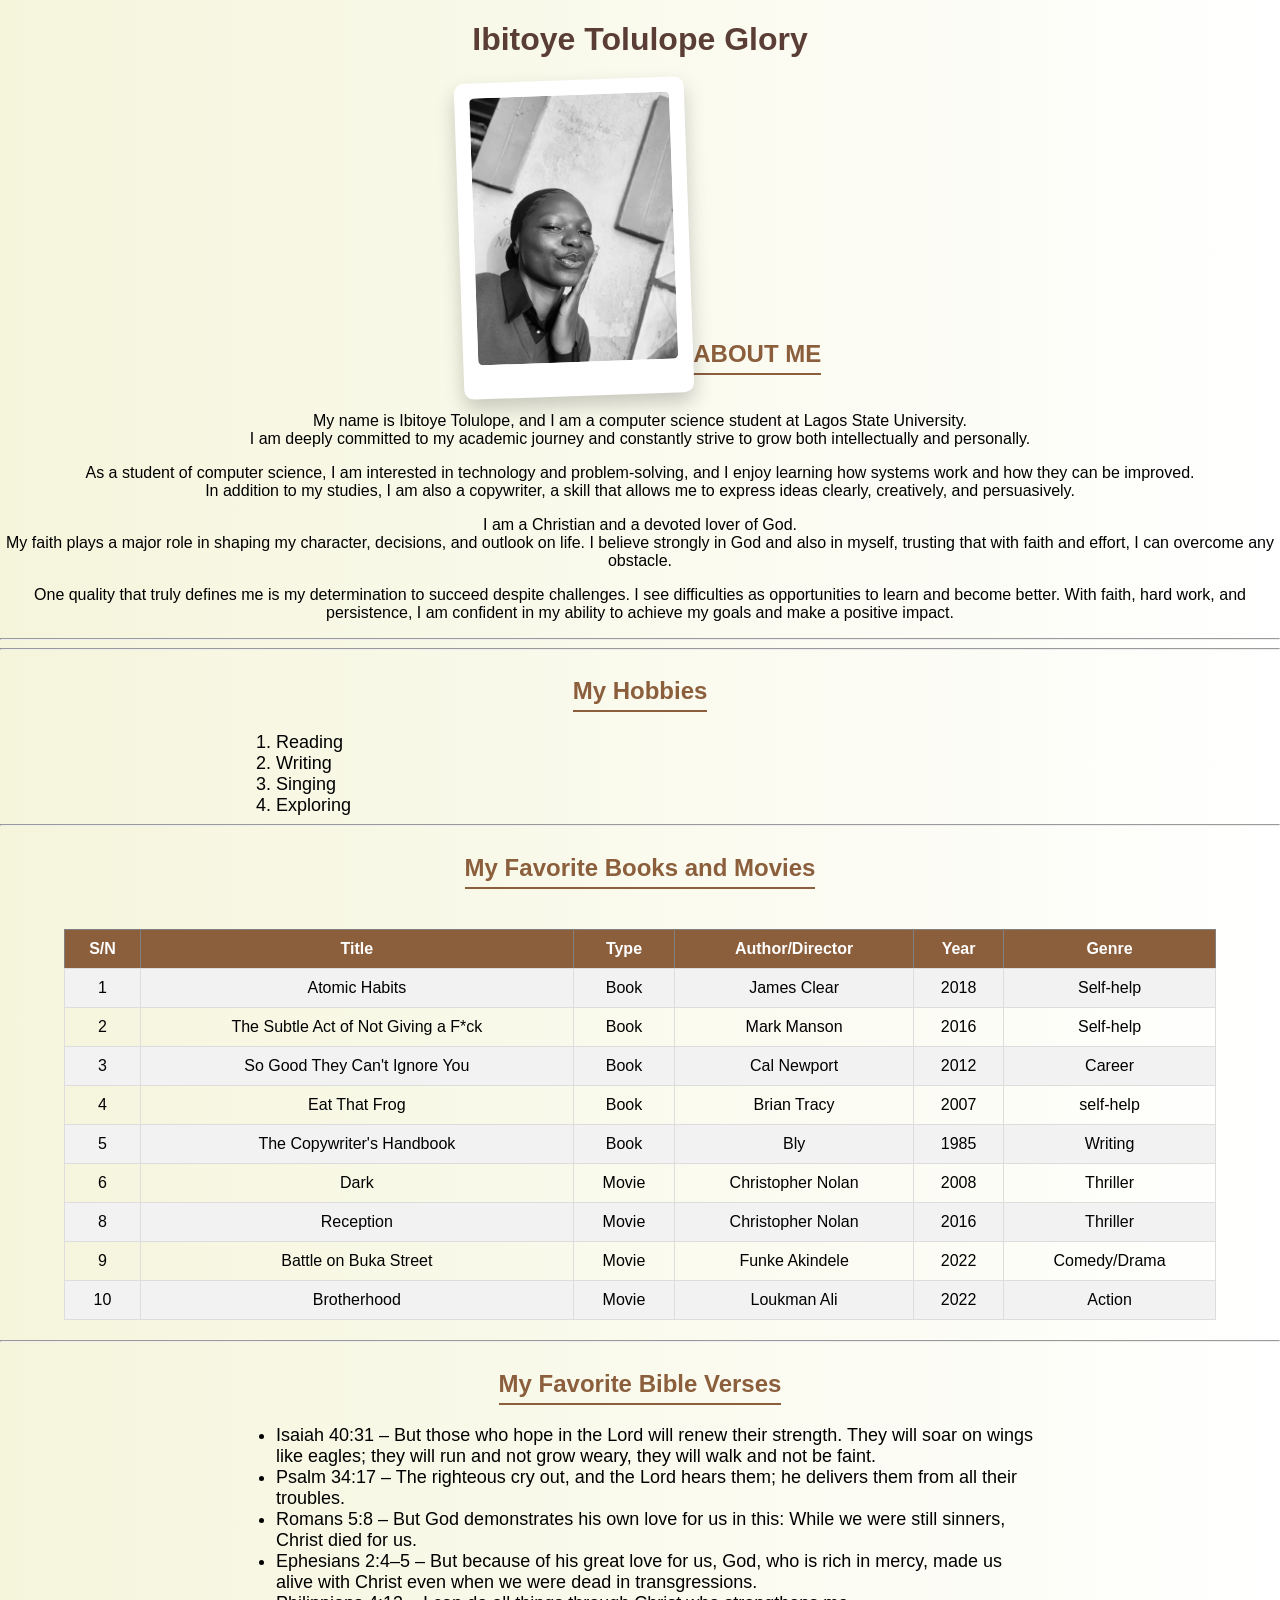
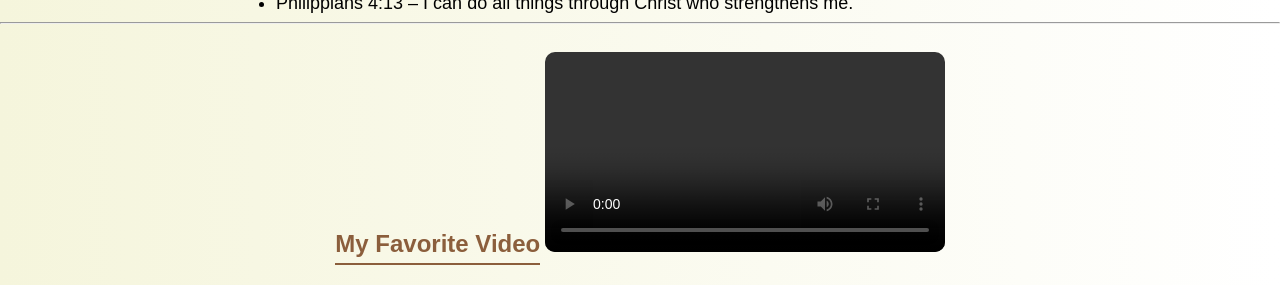
==== index.html @ ce862e24 "Update profile image in index.html" ====
<!DOCTYPE html>
<html>
<head>
  <title>Ibitoye Tolulope Glory</title>
  <link rel="stylesheet" href="style.css">
</head>
<body>

    <h1>Ibitoye Tolulope Glory</h1>

    <div class="profile-card">
       <img src="images/photo.jpg" alt="My Photo">
    </div>
    <h2>
        ABOUT ME
    </h2>

    <p>
        My name is Ibitoye Tolulope, and I am a computer science student at Lagos State University.<br> I am deeply committed to my academic journey and constantly strive to grow both intellectually and personally.
    </p>
    <p>
        As a student of computer science, I am interested in technology and problem-solving, and I enjoy learning how systems work and how they can be improved.<br> In addition to my studies, I am also a copywriter, a skill that allows me to express ideas clearly, creatively, and persuasively.
    </p>
    <p>
        I am a Christian and a devoted lover of God. <br> My faith plays a major role in shaping my character, decisions, and outlook on life. I believe strongly in God and also in myself, trusting that with faith and effort, I can overcome any obstacle.
    </p>
    <p>
        One quality that truly defines me is my determination to succeed despite challenges. I see difficulties as opportunities to learn and become better. With faith, hard work, and persistence, I am confident in my ability to achieve my goals and make a positive impact.
    </p>
    <hr>

<hr>

<h2>My Hobbies</h2>
<ol>
  <li>Reading</li>
  <li>Writing</li>
  <li>Singing</li>
  <li>Exploring</li>
</ol>

<hr>

<h2>My Favorite Books and Movies</h2>

<table border="1" cellpadding="10" cellspacing="0">
  <tr>
    <th>S/N</th>
    <th>Title</th>
    <th>Type</th>
    <th>Author/Director</th>
    <th>Year</th>
    <th>Genre</th>
  </tr>

  <tr>
    <td>1</td>
    <td>Atomic Habits</td>
    <td>Book</td>
    <td>James Clear</td>
    <td>2018</td>
    <td>Self-help</td>
  </tr>

  <tr>
    <td>2</td>
    <td>The Subtle Act of Not Giving a F*ck</td>
    <td>Book</td>
    <td>Mark Manson</td>
    <td>2016</td>
    <td>Self-help</td>
  </tr>

  <tr>
    <td>3</td>
    <td>So Good They Can't Ignore You</td>
    <td>Book</td>
    <td>Cal Newport</td>
    <td>2012</td>
    <td>Career</td>
  </tr>

  <tr>
    <td>4</td>
    <td>Eat That Frog</td>
    <td>Book</td>
    <td>Brian Tracy</td>
    <td>2007</td>
    <td>self-help</td>
  </tr>

  <tr>
    <td>5</td>
    <td>The Copywriter's Handbook</td>
    <td>Book</td>
    <td>Bly</td>
    <td>1985</td>
    <td>Writing</td>
  </tr>

  <tr>
    <td>6</td>
    <td>Dark</td>
    <td>Movie</td>
    <td>Christopher Nolan</td>
    <td>2008</td>
    <td>Thriller</td>
  </tr>

  <tr>
    <td>8</td>
    <td>Reception</td>
    <td>Movie</td>
    <td>Christopher Nolan</td>
    <td>2016</td>
    <td>Thriller</td>
  </tr>

  <tr>
    <td>9</td>
    <td>Battle on Buka Street</td>
    <td>Movie</td>
    <td>Funke Akindele</td>
    <td>2022</td>
    <td>Comedy/Drama</td>
  </tr>

  <tr>
    <td>10</td>
    <td>Brotherhood</td>
    <td>Movie</td>
    <td>Loukman Ali</td>
    <td>2022</td>
    <td>Action</td>
  </tr>
</table>

<hr>

<h2>My Favorite Bible Verses</h2>
<ul>
  <li>Isaiah 40:31 – But those who hope in the Lord will renew their strength. They will soar on wings like eagles; they will run and not grow weary, they will walk and not be faint.</li>
  <li>Psalm 34:17 – The righteous cry out, and the Lord hears them; he delivers them from all their troubles.</li>
  <li>Romans 5:8 – But God demonstrates his own love for us in this: While we were still sinners, Christ died for us.</li>
  <li>Ephesians 2:4–5 – But because of his great love for us, God, who is rich in mercy, made us alive with Christ even when we were dead in transgressions.</li>
  <li>Philippians 4:13 – I can do all things through Christ who strengthens me.</li>
</ul>

<hr>

<h2>My Favorite Video</h2>

<video width="400" controls>
  <source src="videos/favorite.mp4" type="video/mp4">
  Your browser does not support the video tag.
</video>

</body>
</html>
---- style.css ----
body {
  font-family: Arial, sans-serif;
  background: linear-gradient(to right, #f5f5dc, #ffffff);
  margin: 0;
  padding: 0;
  text-align: center;
}

.container {
  width: 80%;
  margin: auto;
  background: white;
  padding: 20px;
  border-radius: 15px;
  box-shadow: 0 0 15px rgba(0,0,0,0.2);
  margin-top: 30px;
  margin-bottom: 30px;
}

h1 {
  color: #5a3e36;
}

h2 {
  color: #8b5e3c;
  border-bottom: 2px solid #8b5e3c;
  display: inline-block;
  padding-bottom: 5px;
}

.profile-card {
  display: inline-block;
  background: white;
  padding: 15px 15px 30px 15px;
  border-radius: 10px;
  box-shadow: 0 10px 20px rgba(0,0,0,0.2);
  transform: rotate(-2deg);
  transition: transform 0.3s ease;
}

.profile-card:hover {
  transform: rotate(0deg) scale(1.05);
}

.profile-card img {
  width: 200px;
  border-radius: 5px;
}

ol, ul {
  text-align: left;
  width: 60%;
  margin: auto;
  font-size: 18px;
}

table {
  width: 90%;
  margin: 20px auto;
  border-collapse: collapse;
  font-size: 16px;
}

th {
  background-color: #8b5e3c;
  color: white;
  padding: 10px;
}

td {
  padding: 10px;
  border: 1px solid #ddd;
}

tr:nth-child(even) {
  background-color: #f2f2f2;
}

video {
  margin-top: 20px;
  border-radius: 10px;
  }
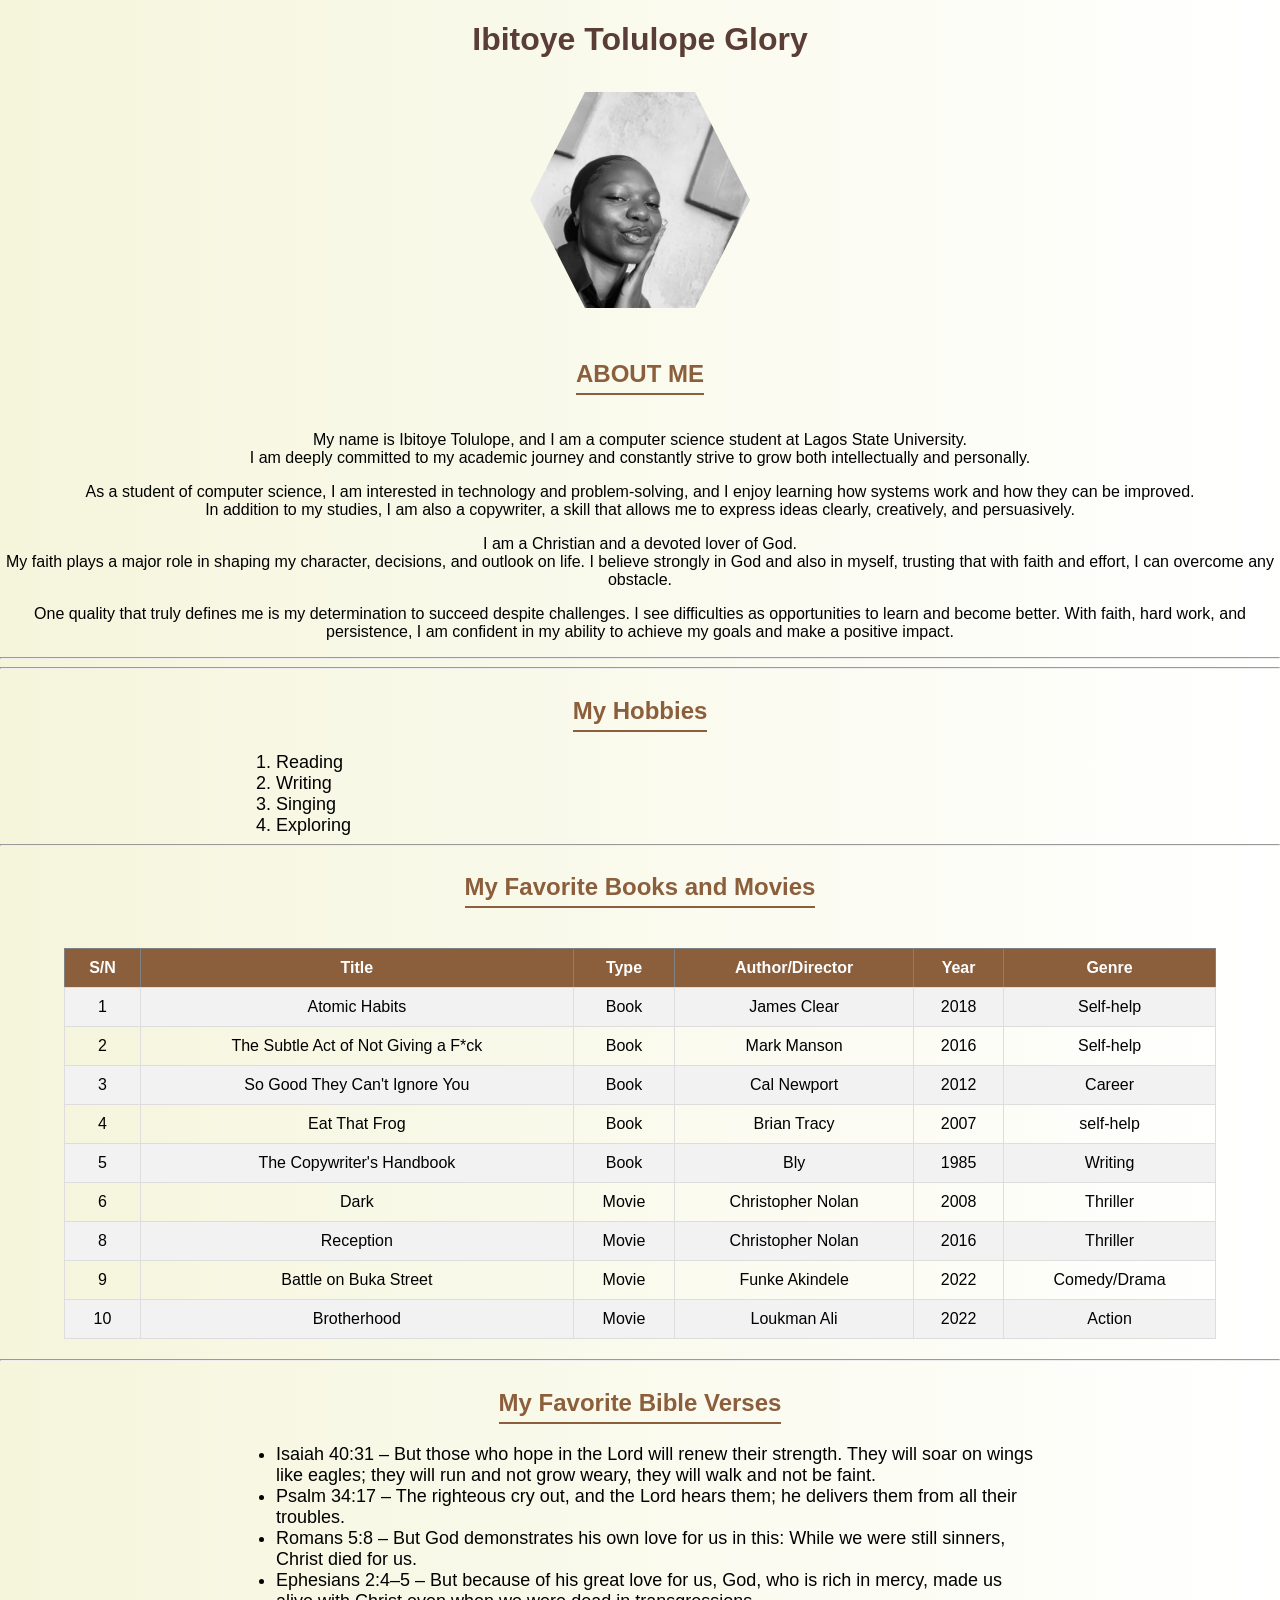
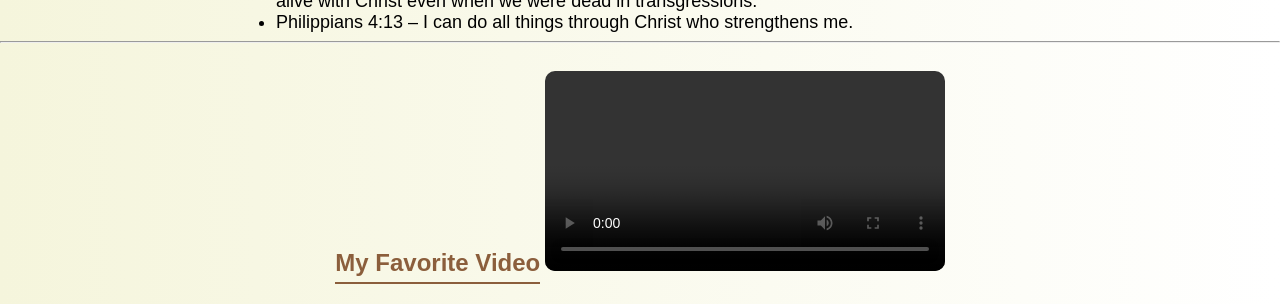
==== commit 87840e3a: "Update profile card structure in index.html" ====
--- a/index.html
+++ b/index.html
@@ -8,7 +8,7 @@
 
     <h1>Ibitoye Tolulope Glory</h1>
 
-    <div class="profile-card">
+    <div class="hexagon">
        <img src="images/photo.jpg" alt="My Photo">
     </div>
     <h2>
--- a/style.css
+++ b/style.css
@@ -28,23 +28,24 @@
   padding-bottom: 5px;
 }
 
-.profile-card {
-  display: inline-block;
-  background: white;
-  padding: 15px 15px 30px 15px;
-  border-radius: 10px;
-  box-shadow: 0 10px 20px rgba(0,0,0,0.2);
-  transform: rotate(-2deg);
-  transition: transform 0.3s ease;
+.hexagon {
+  width: 220px;
+  height: 240px;
+  margin: 20px auto;
+  clip-path: polygon(
+    25% 5%, 75% 5%,
+    100% 50%,
+    75% 95%, 25% 95%,
+    0% 50%
+  );
+  overflow: hidden;
+  box-shadow: 0 10px 20px rgba(0,0,0,0.3);
 }
 
-.profile-card:hover {
-  transform: rotate(0deg) scale(1.05);
-}
-
-.profile-card img {
-  width: 200px;
-  border-radius: 5px;
+.hexagon img {
+  width: 100%;
+  height: 100%;
+  object-fit: cover;
 }
 
 ol, ul {
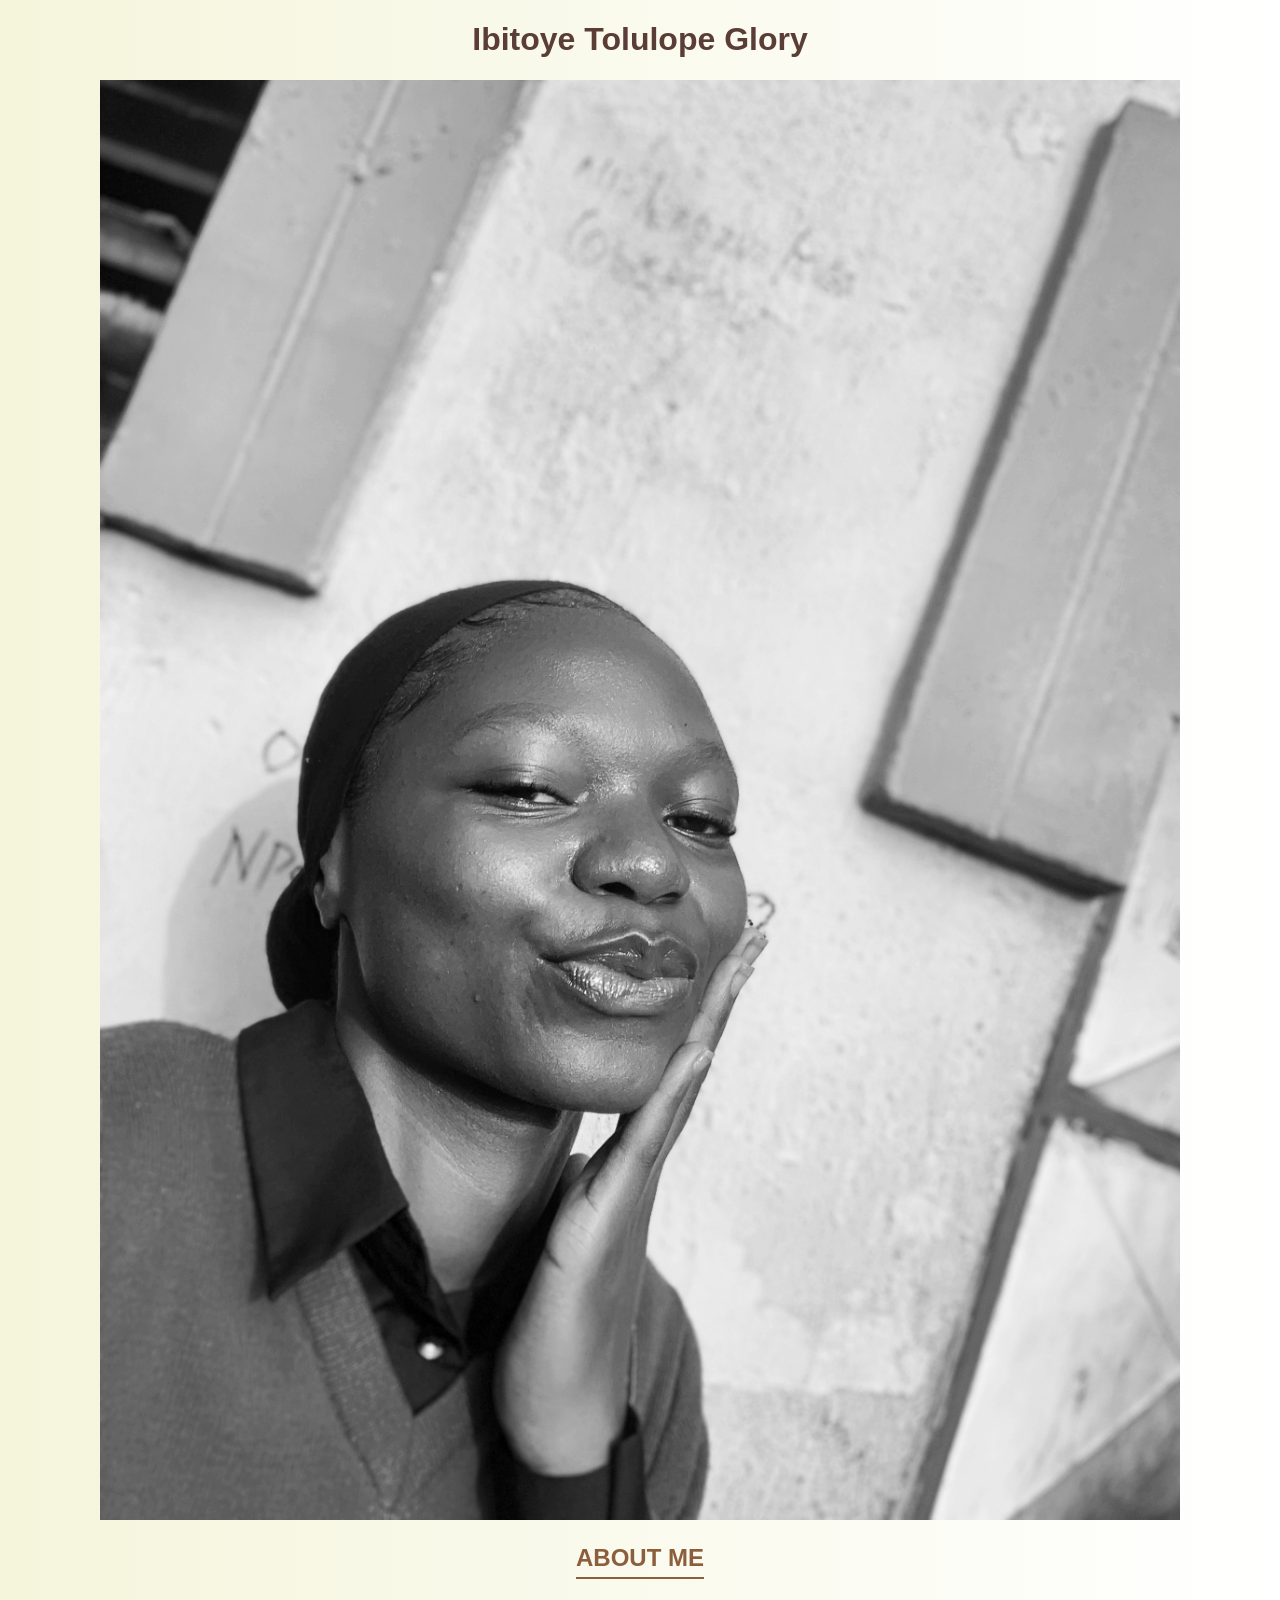
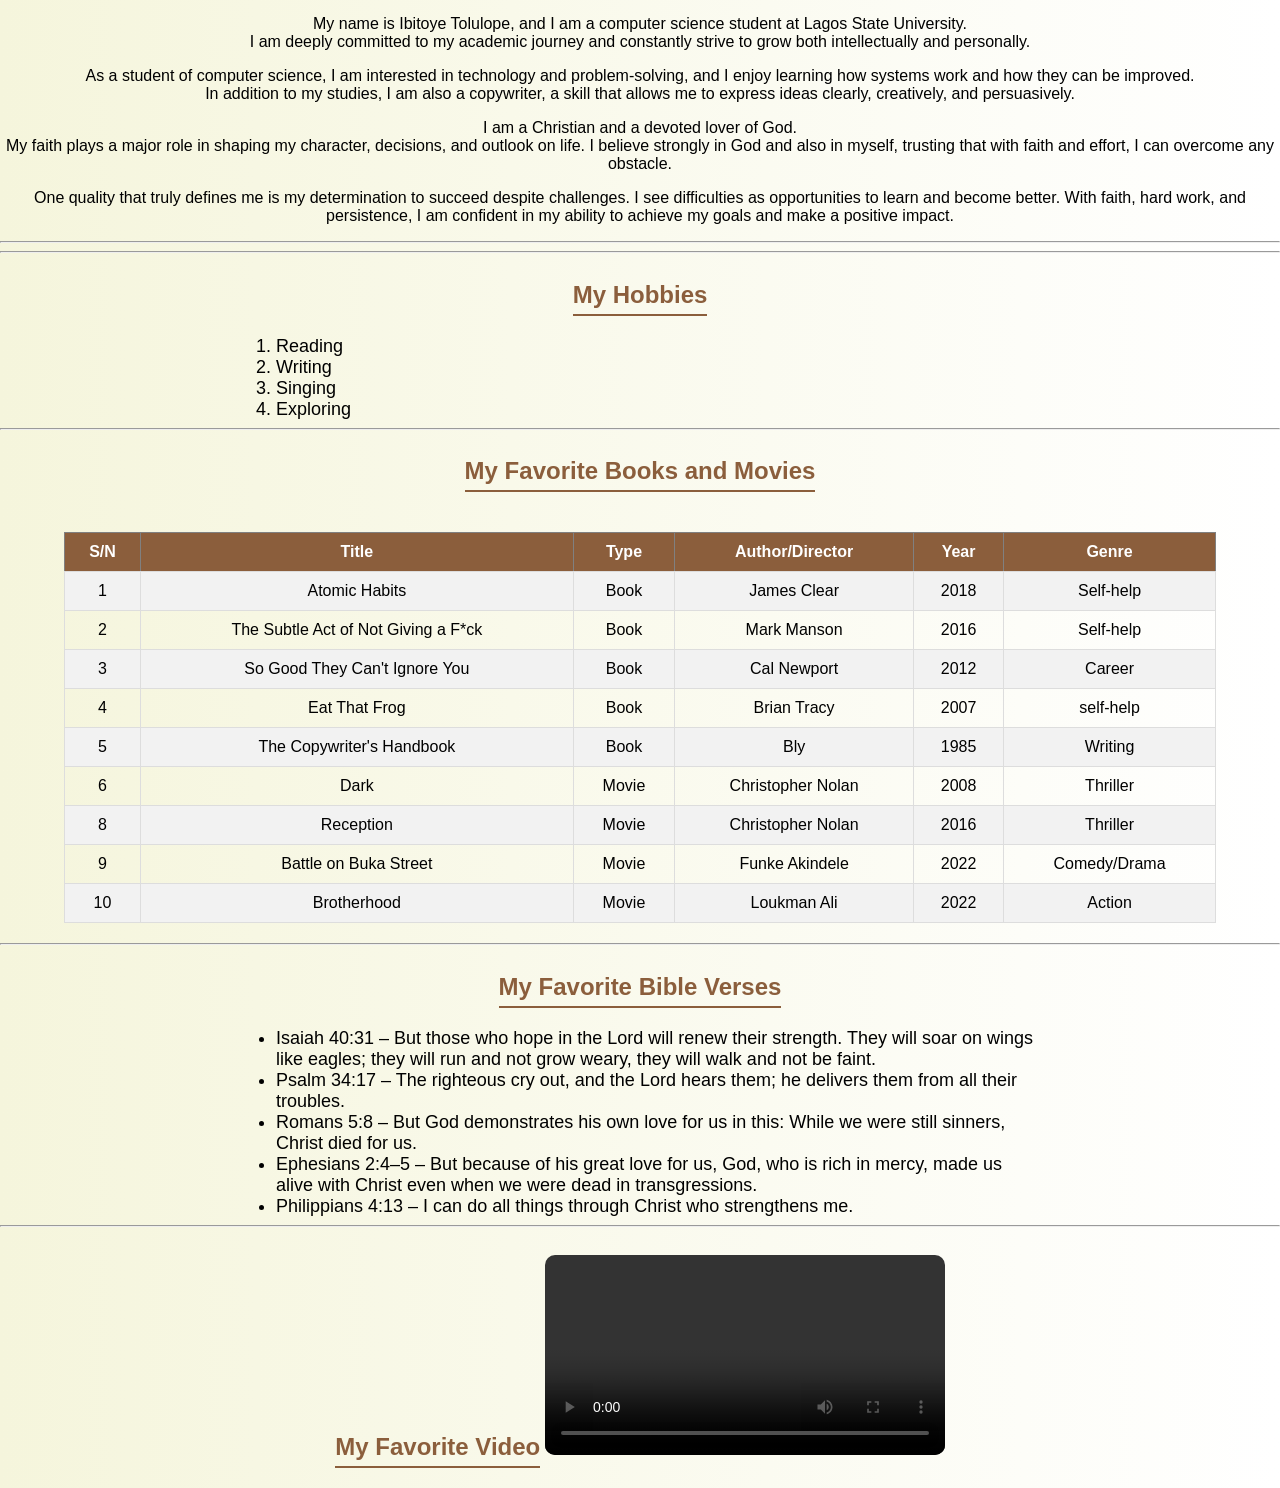
==== commit 0ff7338d: "Add photo frame around the image in index.html" ====
--- a/index.html
+++ b/index.html
@@ -8,7 +8,7 @@
 
     <h1>Ibitoye Tolulope Glory</h1>
 
-    <div class="hexagon">
+    <div class="photo-frame">
        <img src="images/photo.jpg" alt="My Photo">
     </div>
     <h2>
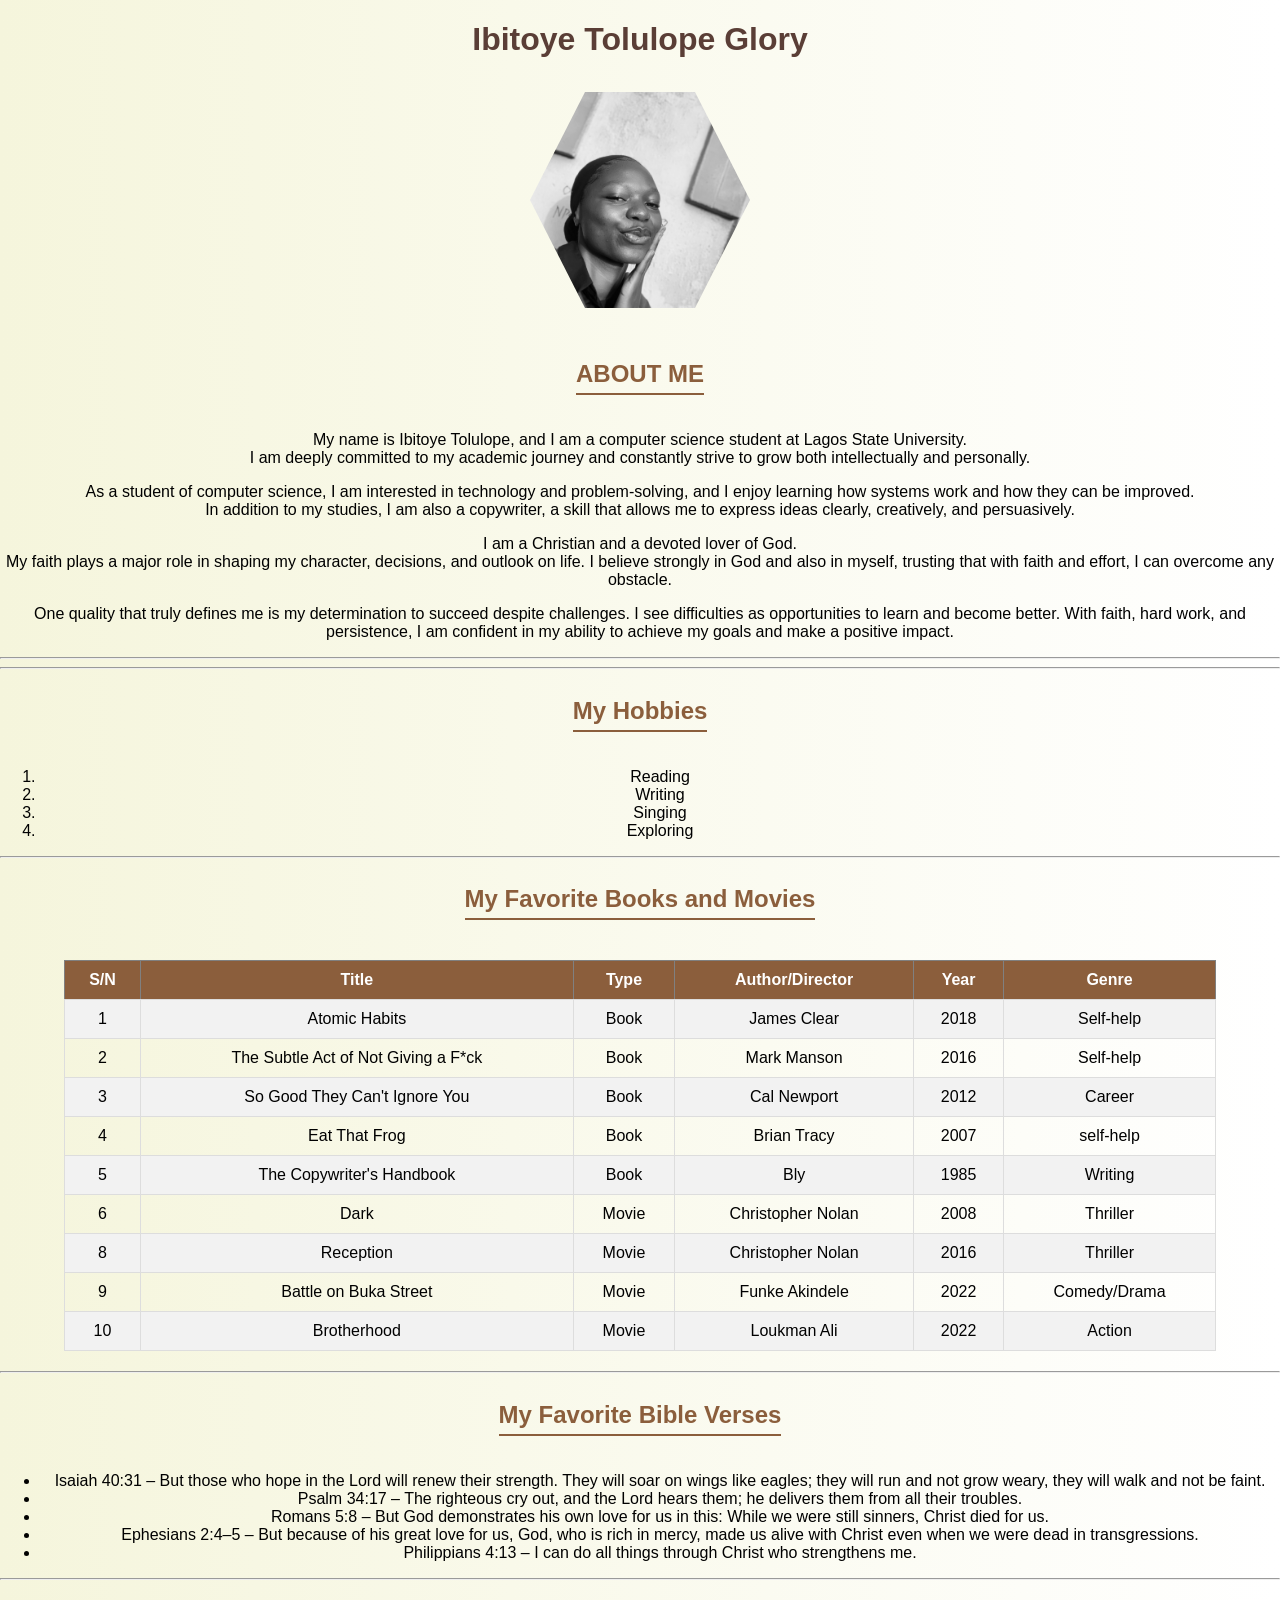
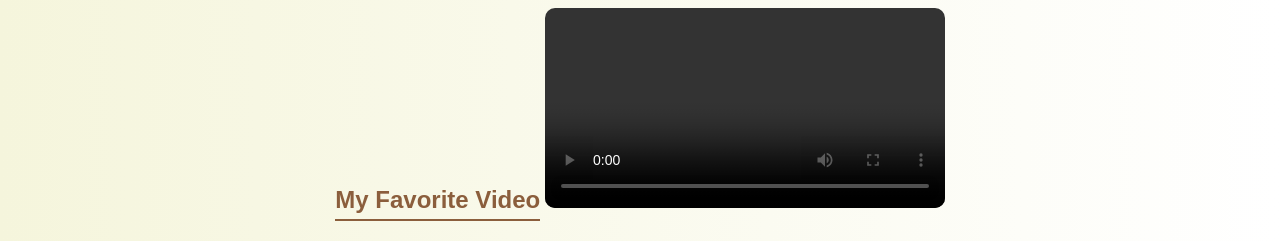
==== commit cef5f0e6: "Change photo frame to hexagon shape" ====
--- a/index.html
+++ b/index.html
@@ -8,7 +8,7 @@
 
     <h1>Ibitoye Tolulope Glory</h1>
 
-    <div class="photo-frame">
+    <div class="hexagon">
        <img src="images/photo.jpg" alt="My Photo">
     </div>
     <h2>
--- a/style.css
+++ b/style.css
@@ -48,13 +48,6 @@
   object-fit: cover;
 }
 
-ol, ul {
-  text-align: left;
-  width: 60%;
-  margin: auto;
-  font-size: 18px;
-}
-
 table {
   width: 90%;
   margin: 20px auto;
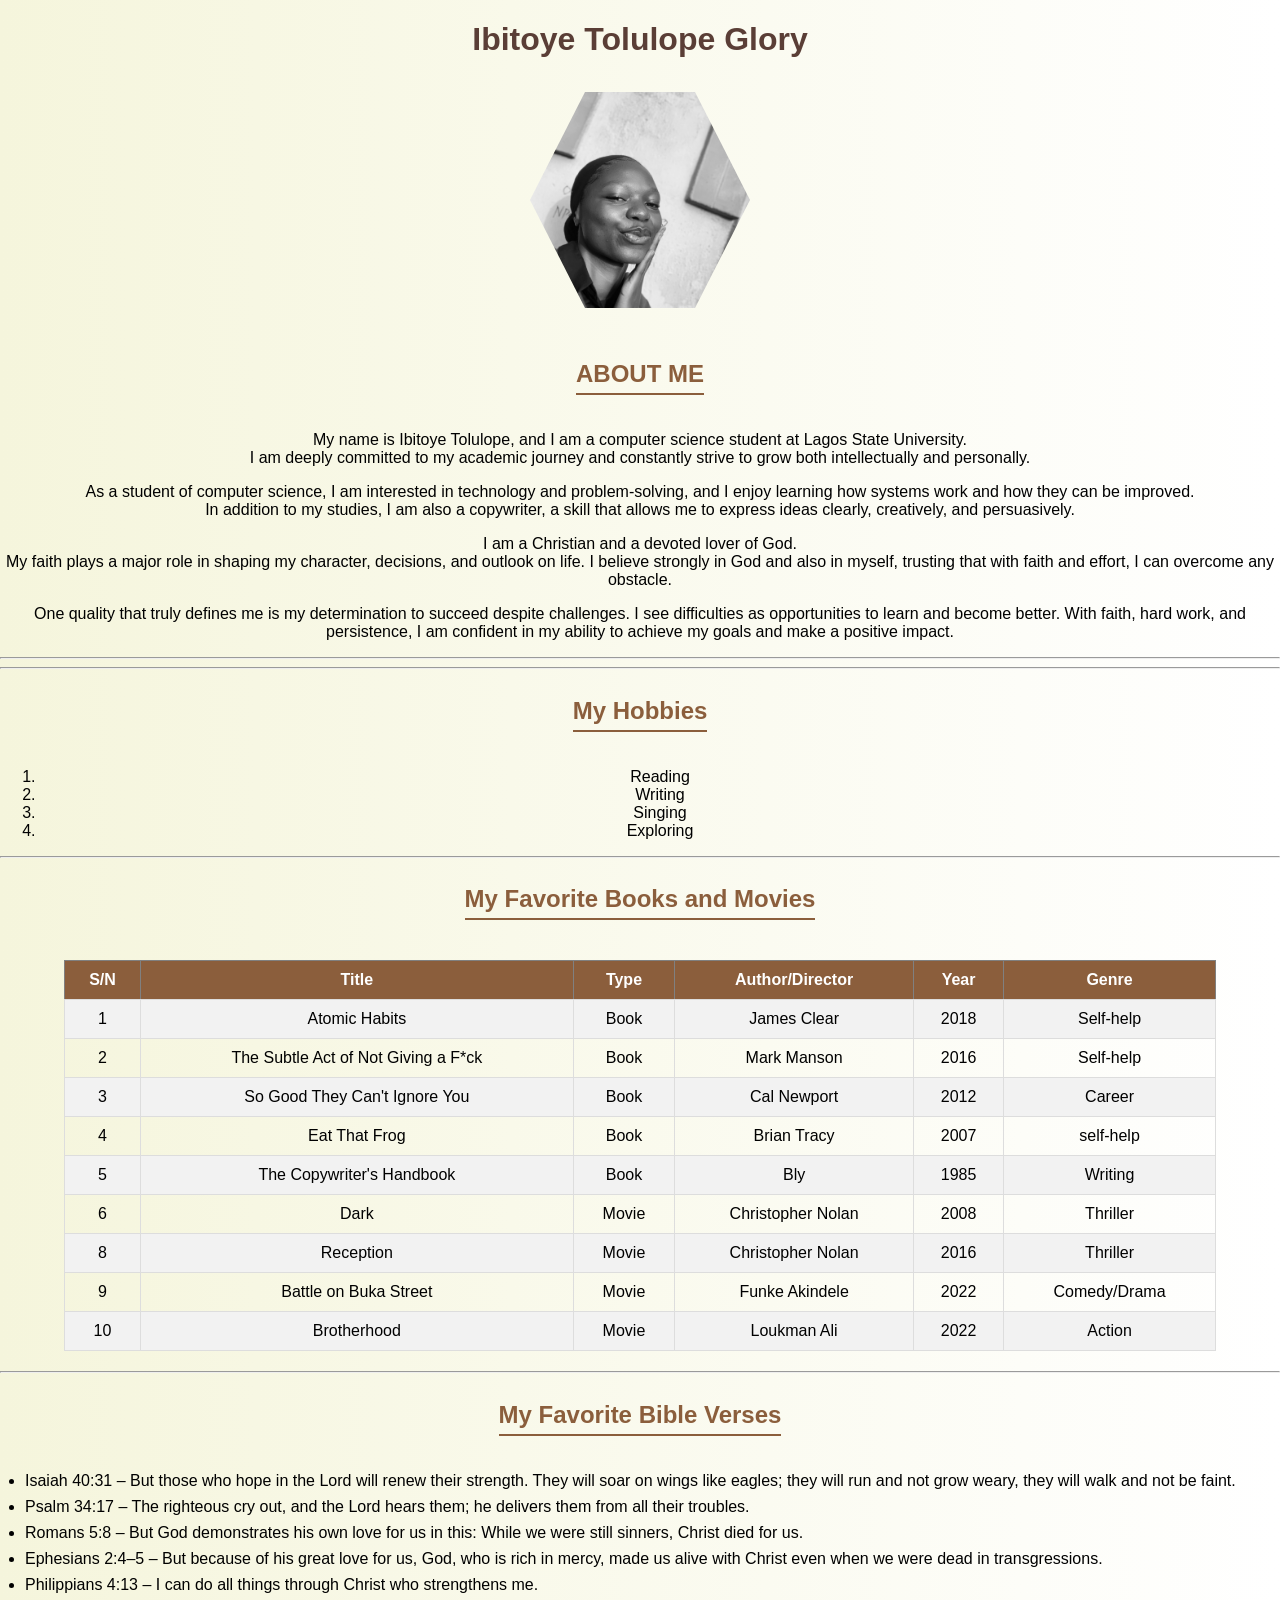
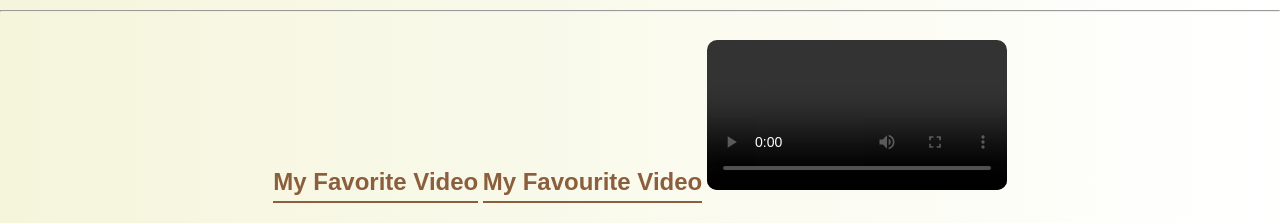
==== commit c4ecb6c3: "Update video section with new favorite video" ====
--- a/index.html
+++ b/index.html
@@ -150,9 +150,9 @@
 
 <h2>My Favorite Video</h2>
 
-<video width="400" controls>
-  <source src="videos/favorite.mp4" type="video/mp4">
-  Your browser does not support the video tag.
+<h2>My Favourite Video</h2>
+<video controls width="300">
+  <source src="videos/favourite.mp4" type="video/mp4">
 </video>
 
 </body>
--- a/style.css
+++ b/style.css
@@ -74,3 +74,12 @@
   margin-top: 20px;
   border-radius: 10px;
   }
+
+ul {
+  padding-left: 25px;
+  text-align: left;
+}
+
+ul li {
+  margin: 8px 0;
+}
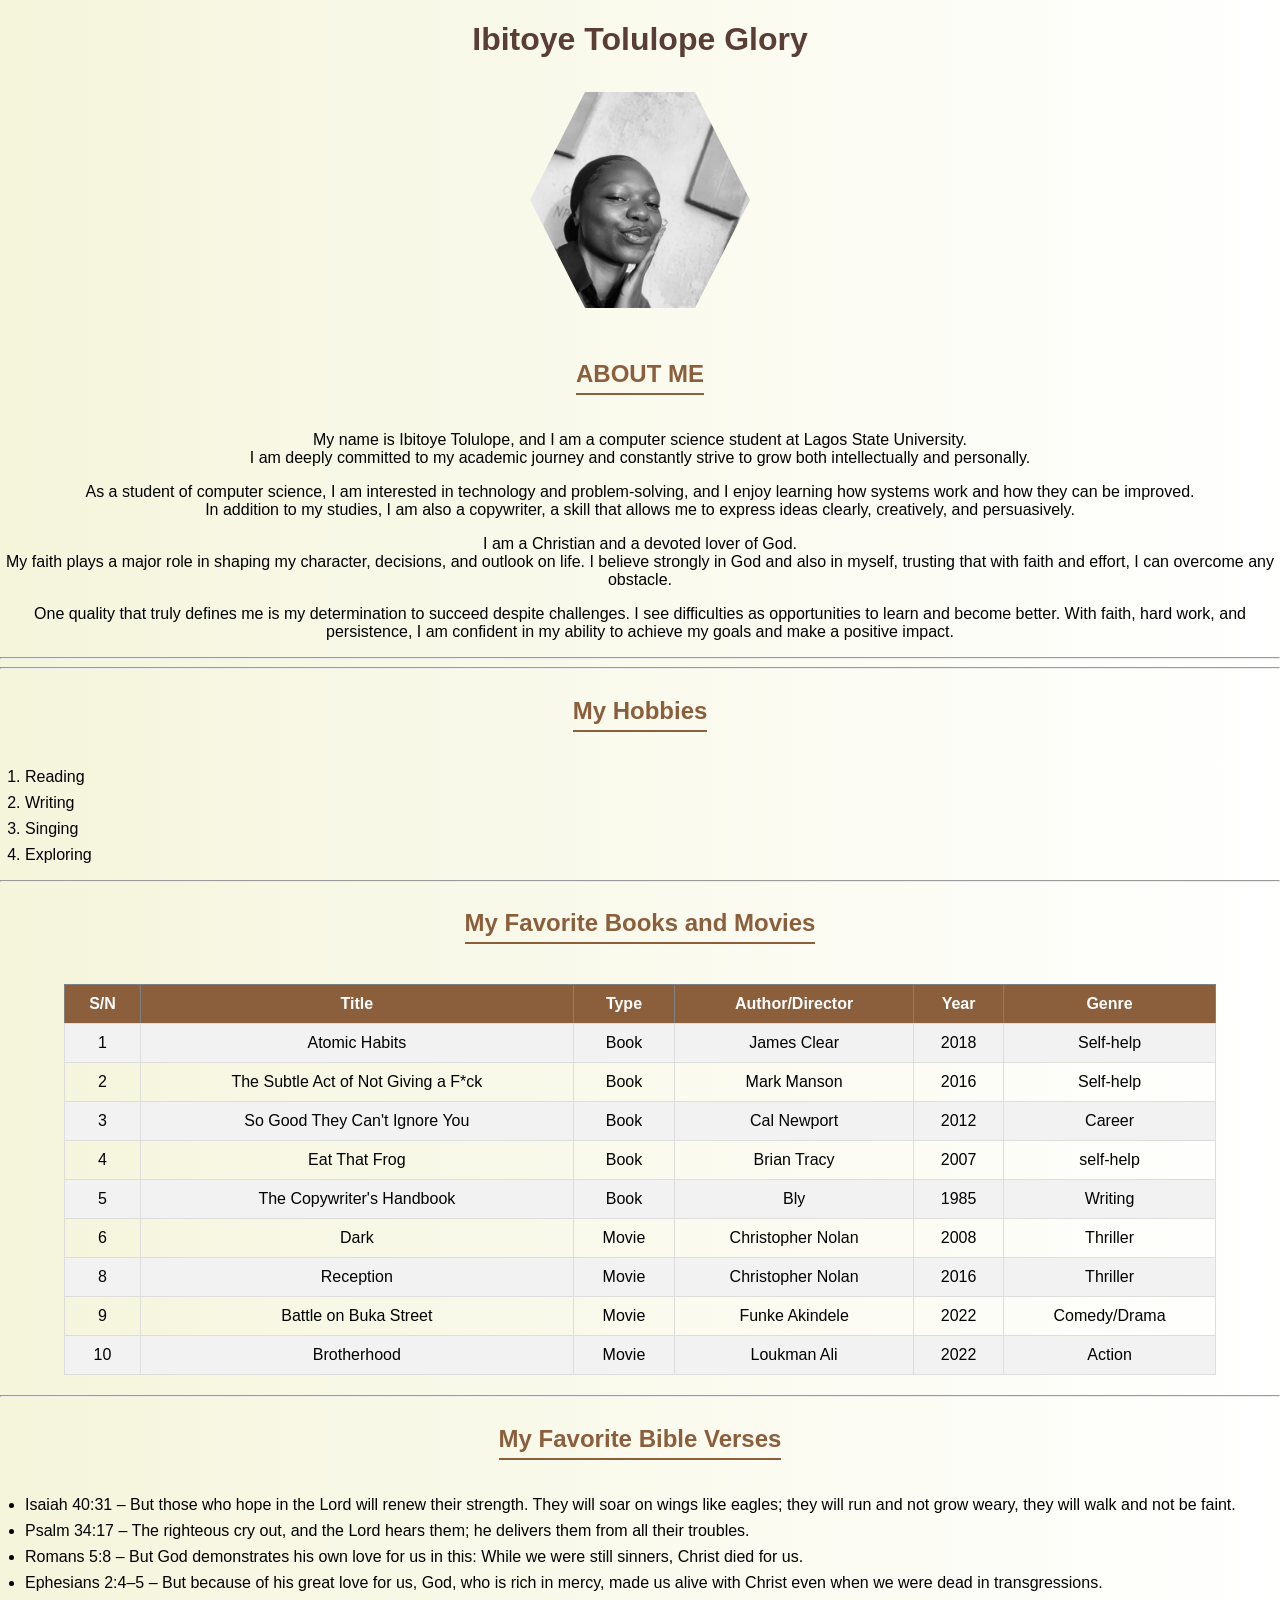
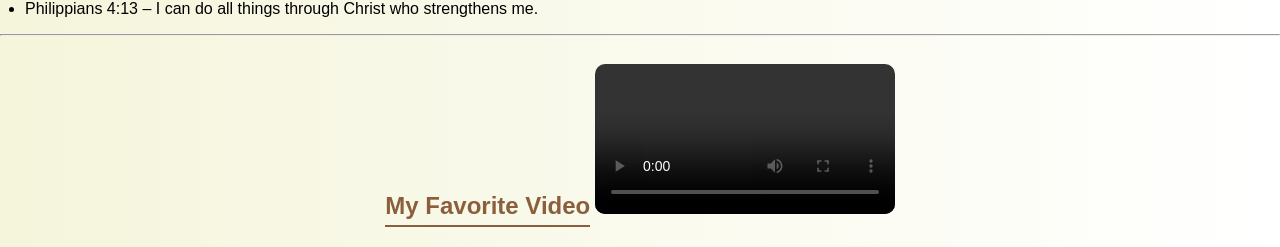
==== commit 370cf72f: "Fix spelling of 'Favourite' to 'Favorite' in video source" ====
--- a/index.html
+++ b/index.html
@@ -149,10 +149,8 @@
 <hr>
 
 <h2>My Favorite Video</h2>
-
-<h2>My Favourite Video</h2>
 <video controls width="300">
-  <source src="videos/favourite.mp4" type="video/mp4">
+  <source src="videos/favorite.mp4" type="video/mp4">
 </video>
 
 </body>
--- a/style.css
+++ b/style.css
@@ -83,3 +83,12 @@
 ul li {
   margin: 8px 0;
 }
+/* List alignment fix */
+ol, ul {
+  padding-left: 25px;
+  text-align: left;
+}
+
+ol li, ul li {
+  margin: 8px 0;
+}
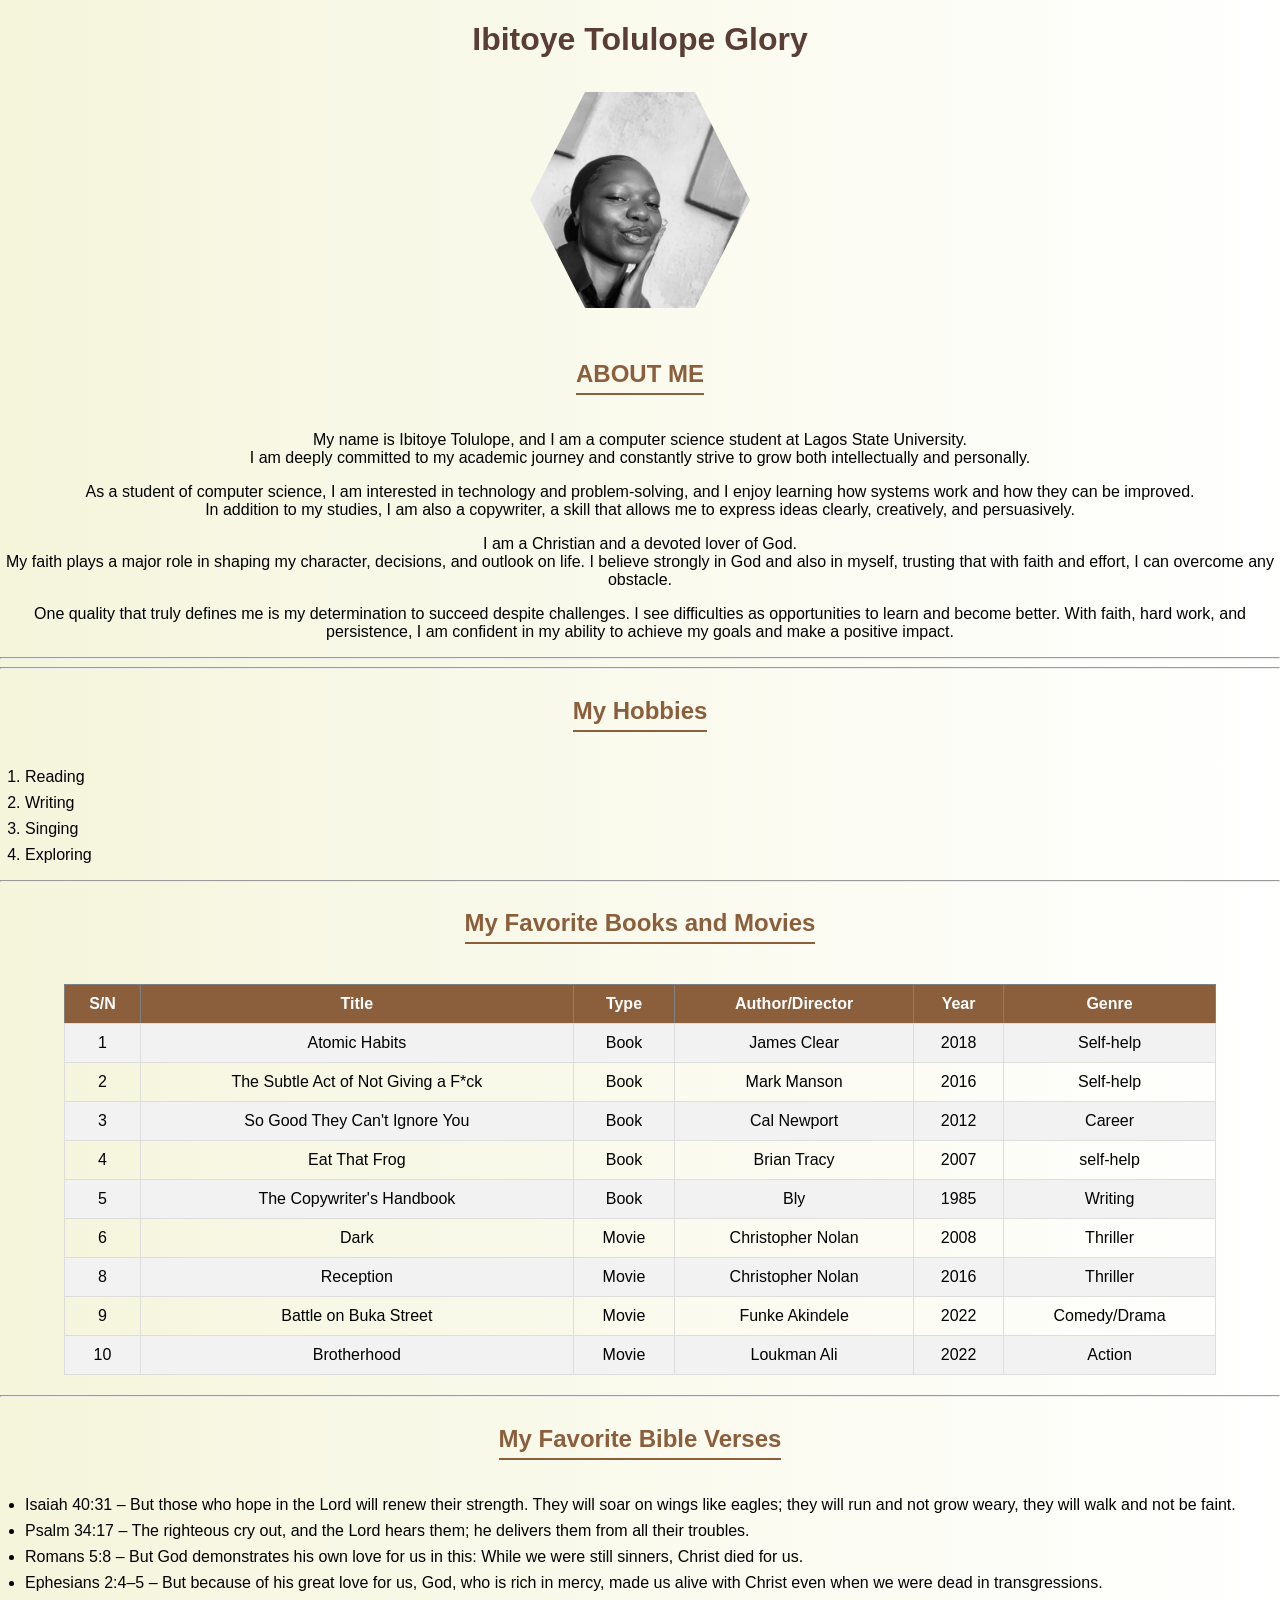
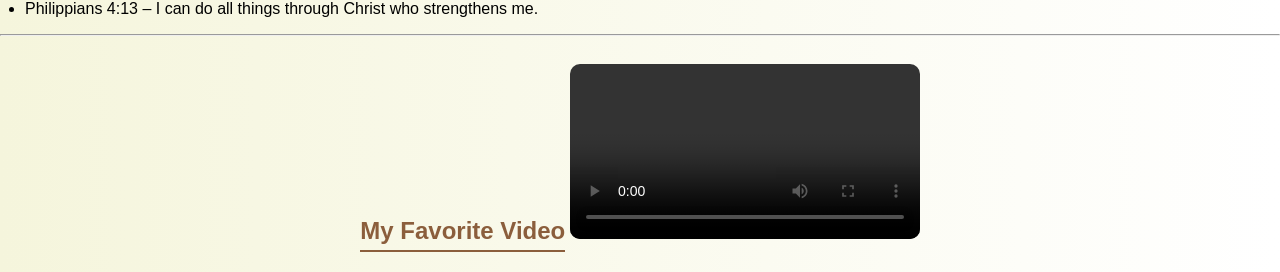
==== commit edba45d2: "Increase video width from 300 to 350 pixels" ====
--- a/index.html
+++ b/index.html
@@ -149,8 +149,8 @@
 <hr>
 
 <h2>My Favorite Video</h2>
-<video controls width="300">
-  <source src="videos/favorite.mp4" type="video/mp4">
+<video controls width="350">
+   <source src="videos/favorite.mp4" type="video/mp4">
 </video>
 
 </body>
